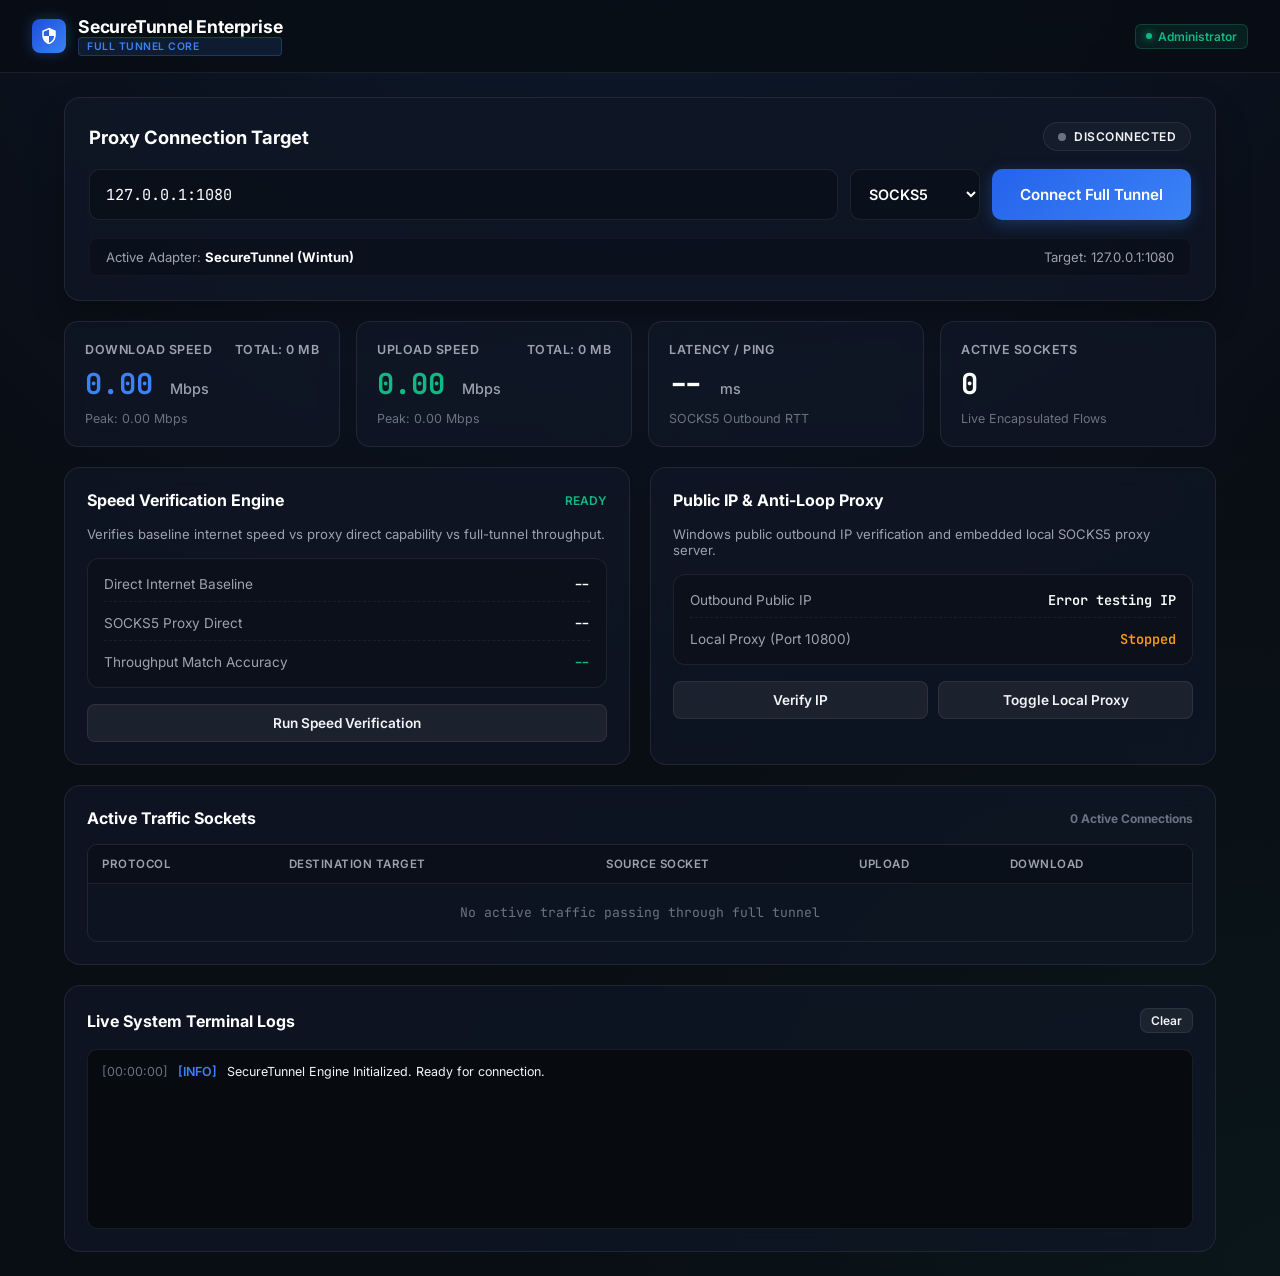
==== web/dashboard.html @ a18b80f9 "feat: Initial commit for SecureTunnel Enterprise full-tunnel connector" ====
<!DOCTYPE html>
<html lang="en">
<head>
  <meta charset="UTF-8">
  <meta name="viewport" content="width=device-width, initial-scale=1.0">
  <title>SecureTunnel Enterprise | Full-Tunnel Control Center</title>
  <link rel="preconnect" href="https://fonts.googleapis.com">
  <link rel="preconnect" href="https://fonts.gstatic.com" crossorigin>
  <link href="https://fonts.googleapis.com/css2?family=Inter:wght@300;400;500;600;700&family=JetBrains+Mono:wght@400;500;600&display=swap" rel="stylesheet">
  <style>
    :root {
      --bg-body: #090d14;
      --bg-card: rgba(17, 24, 39, 0.7);
      --bg-card-hover: rgba(26, 36, 56, 0.85);
      --border-color: rgba(255, 255, 255, 0.08);
      --border-focus: rgba(59, 130, 246, 0.4);
      --primary: #3b82f6;
      --primary-hover: #2563eb;
      --success: #10b981;
      --success-glow: rgba(16, 185, 129, 0.25);
      --warning: #f59e0b;
      --danger: #ef4444;
      --danger-glow: rgba(239, 68, 68, 0.25);
      --text-main: #f3f4f6;
      --text-muted: #9ca3af;
      --text-dim: #6b7280;
    }

    * { box-sizing: border-box; margin: 0; padding: 0; font-family: 'Inter', -apple-system, BlinkMacSystemFont, sans-serif; -webkit-font-smoothing: antialiased; }
    body { background-color: var(--bg-body); color: var(--text-main); min-height: 100vh; display: flex; flex-direction: column; overflow-x: hidden; background-image: radial-gradient(circle at 50% -20%, rgba(59, 130, 246, 0.12) 0%, transparent 60%), radial-gradient(circle at 100% 100%, rgba(16, 185, 129, 0.05) 0%, transparent 50%); }

    /* Top Navigation */
    header { display: flex; justify-content: space-between; align-items: center; padding: 16px 32px; border-bottom: 1px solid var(--border-color); backdrop-filter: blur(12px); background: rgba(9, 13, 20, 0.85); sticky: top; z-index: 100; }
    .brand { display: flex; align-items: center; gap: 12px; }
    .brand-logo { width: 34px; height: 34px; background: linear-gradient(135deg, #1d4ed8, #3b82f6); border-radius: 8px; display: flex; align-items: center; justify-content: center; box-shadow: 0 0 14px rgba(59, 130, 246, 0.3); }
    .brand-logo svg { width: 18px; height: 18px; fill: #ffffff; }
    .brand-name { font-size: 1.1rem; font-weight: 700; color: #ffffff; letter-spacing: -0.2px; }
    .brand-tag { font-size: 0.65rem; text-transform: uppercase; background: rgba(59, 130, 246, 0.12); color: var(--primary); border: 1px solid rgba(59, 130, 246, 0.3); padding: 2px 8px; border-radius: 4px; font-weight: 600; letter-spacing: 0.5px; }

    .header-right { display: flex; align-items: center; gap: 16px; }
    .admin-status { font-size: 0.75rem; background: rgba(16, 185, 129, 0.1); color: var(--success); border: 1px solid var(--success-glow); padding: 4px 10px; border-radius: 6px; font-weight: 600; display: flex; align-items: center; gap: 6px; }
    .admin-dot { width: 6px; height: 6px; background: var(--success); border-radius: 50%; box-shadow: 0 0 8px var(--success); }

    /* Layout */
    main { flex: 1; max-width: 1200px; width: 100%; margin: 0 auto; padding: 24px; display: flex; flex-direction: column; gap: 20px; }

    /* Alert Banner */
    .alert-banner { background: rgba(239, 68, 68, 0.1); border: 1px solid rgba(239, 68, 68, 0.3); border-radius: 10px; padding: 12px 18px; color: #fca5a5; display: none; font-size: 0.85rem; align-items: center; justify-content: space-between; }
    .alert-close { background: transparent; border: none; color: #fca5a5; cursor: pointer; font-size: 1.1rem; }

    /* Connector Hero Card */
    .hero-card { background: var(--bg-card); border: 1px solid var(--border-color); border-radius: 16px; padding: 24px; backdrop-filter: blur(12px); box-shadow: 0 16px 32px rgba(0,0,0,0.3); display: flex; flex-direction: column; gap: 18px; position: relative; }
    .hero-header { display: flex; justify-content: space-between; align-items: center; }
    .hero-title { font-size: 1.15rem; font-weight: 700; color: #ffffff; }

    .status-pill { display: flex; align-items: center; gap: 8px; font-size: 0.75rem; font-weight: 600; text-transform: uppercase; letter-spacing: 0.5px; padding: 6px 14px; border-radius: 20px; background: rgba(255,255,255,0.03); border: 1px solid var(--border-color); }
    .status-indicator { width: 8px; height: 8px; border-radius: 50%; background: var(--text-dim); }
    .status-indicator.connected { background: var(--success); box-shadow: 0 0 10px var(--success); }
    .status-indicator.connecting { background: var(--warning); box-shadow: 0 0 10px var(--warning); animation: pulse 1.5s infinite; }
    .status-indicator.error { background: var(--danger); box-shadow: 0 0 10px var(--danger); }

    @keyframes pulse { 0% { opacity: 0.4; } 50% { opacity: 1; } 100% { opacity: 0.4; } }

    .input-row { display: flex; gap: 12px; width: 100%; flex-wrap: wrap; }
    .input-group { flex: 1; min-width: 260px; position: relative; }
    .input-group input { width: 100%; background: rgba(11, 16, 26, 0.8); border: 1px solid var(--border-color); border-radius: 10px; padding: 14px 16px; color: #ffffff; font-family: 'JetBrains Mono', monospace; font-size: 0.95rem; outline: none; transition: border-color 0.2s; }
    .input-group input:focus { border-color: var(--primary); }

    .proto-select { width: 130px; background: rgba(11, 16, 26, 0.8); border: 1px solid var(--border-color); border-radius: 10px; padding: 0 14px; color: #ffffff; font-size: 0.9rem; font-weight: 600; outline: none; cursor: pointer; }
    .proto-select:focus { border-color: var(--primary); }

    .btn-action { background: linear-gradient(135deg, #2563eb, #3b82f6); border: none; color: #ffffff; border-radius: 10px; padding: 14px 28px; font-size: 0.95rem; font-weight: 600; cursor: pointer; transition: all 0.2s; display: flex; align-items: center; justify-content: center; gap: 8px; box-shadow: 0 4px 16px rgba(59, 130, 246, 0.3); }
    .btn-action:hover { background: linear-gradient(135deg, #1d4ed8, #2563eb); transform: translateY(-1px); }
    .btn-action.connected { background: linear-gradient(135deg, #dc2626, #ef4444); box-shadow: 0 4px 16px rgba(239, 68, 68, 0.3); }
    .btn-action:disabled { opacity: 0.6; cursor: not-allowed; transform: none; }

    .profile-info { display: flex; align-items: center; justify-content: space-between; font-size: 0.82rem; color: var(--text-muted); background: rgba(0,0,0,0.2); padding: 10px 16px; border-radius: 8px; border: 1px solid rgba(255,255,255,0.03); }

    /* Dashboard Metrics Grid */
    .metrics-grid { display: grid; grid-template-columns: repeat(auto-fit, minmax(240px, 1fr)); gap: 16px; }
    .metric-card { background: var(--bg-card); border: 1px solid var(--border-color); border-radius: 14px; padding: 20px; backdrop-filter: blur(12px); display: flex; flex-direction: column; gap: 8px; transition: transform 0.2s; }
    .metric-card:hover { border-color: rgba(255,255,255,0.15); transform: translateY(-2px); }
    .metric-label { font-size: 0.78rem; text-transform: uppercase; color: var(--text-muted); font-weight: 600; letter-spacing: 0.5px; display: flex; justify-content: space-between; }
    .metric-value { font-size: 1.8rem; font-weight: 700; color: #ffffff; font-family: 'JetBrains Mono', monospace; }
    .metric-sub { font-size: 0.78rem; color: var(--text-dim); }

    /* Main Grid 2 Columns */
    .grid-two { display: grid; grid-template-columns: 1fr 1fr; gap: 20px; }
    @media (max-width: 900px) { .grid-two { grid-template-columns: 1fr; } }

    .panel-card { background: var(--bg-card); border: 1px solid var(--border-color); border-radius: 16px; padding: 22px; backdrop-filter: blur(12px); display: flex; flex-direction: column; gap: 16px; }
    .panel-title { font-size: 1rem; font-weight: 700; color: #ffffff; display: flex; justify-content: space-between; align-items: center; }

    /* Verification Engine */
    .verify-box { background: rgba(11, 16, 26, 0.6); border: 1px solid var(--border-color); border-radius: 12px; padding: 16px; display: flex; flex-direction: column; gap: 12px; }
    .verify-item { display: flex; justify-content: space-between; align-items: center; font-size: 0.85rem; border-bottom: 1px dashed rgba(255,255,255,0.06); padding-bottom: 8px; }
    .verify-item:last-child { border-bottom: none; padding-bottom: 0; }
    .verify-name { color: var(--text-muted); }
    .verify-val { font-family: 'JetBrains Mono', monospace; font-weight: 600; color: #ffffff; }

    .btn-sub { background: rgba(255,255,255,0.06); border: 1px solid var(--border-color); color: var(--text-main); border-radius: 8px; padding: 10px 16px; font-size: 0.85rem; font-weight: 600; cursor: pointer; transition: all 0.2s; text-align: center; }
    .btn-sub:hover { background: rgba(255,255,255,0.12); border-color: rgba(255,255,255,0.2); }

    /* Table */
    .table-wrapper { overflow-x: auto; border-radius: 10px; border: 1px solid var(--border-color); }
    table { width: 100%; border-collapse: collapse; text-align: left; font-size: 0.82rem; }
    th { background: rgba(11, 16, 26, 0.8); color: var(--text-muted); padding: 12px 14px; font-weight: 600; border-bottom: 1px solid var(--border-color); text-transform: uppercase; font-size: 0.72rem; letter-spacing: 0.5px; }
    td { padding: 12px 14px; border-bottom: 1px solid rgba(255,255,255,0.04); font-family: 'JetBrains Mono', monospace; }
    tr:last-child td { border-bottom: none; }
    tr:hover td { background: rgba(255,255,255,0.02); }

    .proto-badge { font-size: 0.68rem; font-weight: 700; text-transform: uppercase; padding: 2px 6px; border-radius: 4px; }
    .proto-tcp { background: rgba(59, 130, 246, 0.15); color: var(--primary); }
    .proto-udp { background: rgba(245, 158, 11, 0.15); color: var(--warning); }

    /* Logs Terminal */
    .terminal { background: #070a0f; border: 1px solid var(--border-color); border-radius: 10px; padding: 14px; font-family: 'JetBrains Mono', monospace; font-size: 0.78rem; height: 180px; overflow-y: auto; color: #d1d5db; display: flex; flex-direction: column; gap: 4px; }
    .log-row { display: flex; gap: 10px; }
    .log-time { color: var(--text-dim); }
    .log-tag { font-weight: 600; }
    .log-INFO { color: var(--primary); }
    .log-ERROR { color: var(--danger); }
    .log-SUCCESS { color: var(--success); }
    .log-text { color: #f3f4f6; }
  </style>
</head>
<body>
  <header>
    <div class="brand">
      <div class="brand-logo">
        <svg viewBox="0 0 24 24"><path d="M12 1L3 5v6c0 5.55 3.84 10.74 9 12 5.16-1.26 9-6.45 9-12V5l-9-4zm0 10.99h7c-.53 4.12-3.28 7.79-7 8.94V12H5V6.3l7-3.11v8.8s0 0 0 0z"/></svg>
      </div>
      <div>
        <div class="brand-name">SecureTunnel Enterprise</div>
        <div class="brand-tag">Full Tunnel Core</div>
      </div>
    </div>
    <div class="header-right">
      <div class="admin-status">
        <div class="admin-dot"></div>
        <span>Administrator</span>
      </div>
    </div>
  </header>

  <main>
    <!-- Error Alert -->
    <div class="alert-banner" id="alertBanner">
      <span id="alertText">Connection error occurred</span>
      <button class="alert-close" onclick="dismissAlert()">&times;</button>
    </div>

    <!-- Quick Connector Box -->
    <div class="hero-card">
      <div class="hero-header">
        <div class="hero-title">Proxy Connection Target</div>
        <div class="status-pill">
          <div class="status-indicator" id="statusIndicator"></div>
          <span id="statusText">Disconnected</span>
        </div>
      </div>

      <div class="input-row">
        <div class="input-group">
          <input type="text" id="proxyInput" placeholder="127.0.0.1:1080 or IP:PORT:USER:PASS" value="127.0.0.1:1080" />
        </div>
        <select class="proto-select" id="protoSelect">
          <option value="socks5" selected>SOCKS5</option>
          <option value="http">HTTP</option>
        </select>
        <button class="btn-action" id="btnMain" onclick="handleConnect()">
          <span id="btnMainText">Connect Full Tunnel</span>
        </button>
      </div>

      <div class="profile-info">
        <span>Active Adapter: <b style="color: #ffffff;">SecureTunnel (Wintun)</b></span>
        <span id="activeProfileText">Target: 127.0.0.1:1080</span>
      </div>
    </div>

    <!-- Live Performance Metrics -->
    <div class="metrics-grid">
      <div class="metric-card">
        <div class="metric-label">
          <span>Download Speed</span>
          <span id="totalDownText">Total: 0 MB</span>
        </div>
        <div class="metric-value" id="downSpeed" style="color: var(--primary);">0.00 <span style="font-size: 0.9rem; font-weight: 500; color: var(--text-muted);">Mbps</span></div>
        <div class="metric-sub" id="peakDownBadge">Peak: 0.00 Mbps</div>
      </div>

      <div class="metric-card">
        <div class="metric-label">
          <span>Upload Speed</span>
          <span id="totalUpText">Total: 0 MB</span>
        </div>
        <div class="metric-value" id="upSpeed" style="color: var(--success);">0.00 <span style="font-size: 0.9rem; font-weight: 500; color: var(--text-muted);">Mbps</span></div>
        <div class="metric-sub" id="peakUpBadge">Peak: 0.00 Mbps</div>
      </div>

      <div class="metric-card">
        <div class="metric-label">Latency / Ping</div>
        <div class="metric-value" id="latencyVal">-- <span style="font-size: 0.9rem; font-weight: 500; color: var(--text-muted);">ms</span></div>
        <div class="metric-sub">SOCKS5 Outbound RTT</div>
      </div>

      <div class="metric-card">
        <div class="metric-label">Active Sockets</div>
        <div class="metric-value" id="activeSockets">0</div>
        <div class="metric-sub">Live Encapsulated Flows</div>
      </div>
    </div>

    <!-- 2 Column Section -->
    <div class="grid-two">
      <!-- Speed Verification Engine Card -->
      <div class="panel-card">
        <div class="panel-title">
          <span>Speed Verification Engine</span>
          <span style="font-size: 0.75rem; color: var(--success); font-weight: 600;" id="matchStatus">READY</span>
        </div>
        <p style="font-size: 0.82rem; color: var(--text-muted);">Verifies baseline internet speed vs proxy direct capability vs full-tunnel throughput.</p>

        <div class="verify-box">
          <div class="verify-item">
            <span class="verify-name">Direct Internet Baseline</span>
            <span class="verify-val" id="resDirect">--</span>
          </div>
          <div class="verify-item">
            <span class="verify-name">SOCKS5 Proxy Direct</span>
            <span class="verify-val" id="resProxy">--</span>
          </div>
          <div class="verify-item">
            <span class="verify-name">Throughput Match Accuracy</span>
            <span class="verify-val" id="resMatch" style="color: var(--success);">--</span>
          </div>
        </div>

        <button class="btn-sub" id="btnVerify" onclick="runSpeedVerification()">Run Speed Verification</button>
      </div>

      <!-- Public IP Verification & Local Proxy -->
      <div class="panel-card">
        <div class="panel-title">
          <span>Public IP & Anti-Loop Proxy</span>
        </div>
        <p style="font-size: 0.82rem; color: var(--text-muted);">Windows public outbound IP verification and embedded local SOCKS5 proxy server.</p>

        <div class="verify-box">
          <div class="verify-item">
            <span class="verify-name">Outbound Public IP</span>
            <span class="verify-val" id="detectedIP">Querying...</span>
          </div>
          <div class="verify-item">
            <span class="verify-name">Local Proxy (Port 10800)</span>
            <span class="verify-val" id="localProxyStatus" style="color: var(--warning);">Stopped</span>
          </div>
        </div>

        <div style="display: flex; gap: 10px;">
          <button class="btn-sub" style="flex: 1;" onclick="checkPublicIP()">Verify IP</button>
          <button class="btn-sub" style="flex: 1;" id="btnLocalProxy" onclick="toggleLocalProxy()">Toggle Local Proxy</button>
        </div>
      </div>
    </div>

    <!-- Active Traffic Table -->
    <div class="panel-card">
      <div class="panel-title">
        <span>Active Traffic Sockets</span>
        <span style="font-size: 0.75rem; color: var(--text-dim);" id="connCountText">0 Active Connections</span>
      </div>

      <div class="table-wrapper">
        <table>
          <thead>
            <tr>
              <th>Protocol</th>
              <th>Destination Target</th>
              <th>Source Socket</th>
              <th>Upload</th>
              <th>Download</th>
            </tr>
          </thead>
          <tbody id="trafficBody">
            <tr>
              <td colspan="5" style="text-align: center; color: var(--text-dim); padding: 20px;">No active traffic passing through full tunnel</td>
            </tr>
          </tbody>
        </table>
      </div>
    </div>

    <!-- Terminal Logs Panel -->
    <div class="panel-card">
      <div class="panel-title">
        <span>Live System Terminal Logs</span>
        <button class="btn-sub" style="padding: 4px 10px; font-size: 0.75rem;" onclick="clearTerminal()">Clear</button>
      </div>
      <div class="terminal" id="terminalBox">
        <div class="log-row"><span class="log-time">[00:00:00]</span> <span class="log-tag log-INFO">[INFO]</span> <span class="log-text">SecureTunnel Engine Initialized. Ready for connection.</span></div>
      </div>
    </div>
  </main>

  <script>
    let ws = null;
    let currentState = 'disconnected';

    function formatBytes(bytes) {
      if (bytes <= 0) return '0 B';
      const k = 1024;
      const sizes = ['B', 'KB', 'MB', 'GB'];
      const i = Math.floor(Math.log(bytes) / Math.log(k));
      return parseFloat((bytes / Math.pow(k, i)).toFixed(2)) + ' ' + sizes[i];
    }

    function formatSpeed(mbps) {
      if (mbps <= 0) return '0.00 Mbps';
      return mbps.toFixed(2) + ' Mbps';
    }

    function initWS() {
      const loc = window.location;
      const wsProto = loc.protocol === 'https:' ? 'wss:' : 'ws:';
      ws = new WebSocket(`${wsProto}//${loc.host}/ws`);

      ws.onmessage = function(event) {
        try {
          const data = JSON.parse(event.data);
          renderState(data);
        } catch(e) {}
      };

      ws.onclose = function() {
        setTimeout(initWS, 2000);
      };
    }

    function formatDynamicSpeed(bytesPerSec) {
      if (!bytesPerSec || bytesPerSec <= 0) {
        return { value: '0.00', unit: 'Mbps' };
      }
      const bitsPerSec = bytesPerSec * 8;
      if (bitsPerSec < 1000) {
        return { value: bitsPerSec.toFixed(0), unit: 'bps' };
      } else if (bitsPerSec < 1000000) {
        return { value: (bitsPerSec / 1000).toFixed(2), unit: 'Kbps' };
      } else if (bitsPerSec < 1000000000) {
        return { value: (bitsPerSec / 1000000).toFixed(2), unit: 'Mbps' };
      } else {
        return { value: (bitsPerSec / 1000000000).toFixed(2), unit: 'Gbps' };
      }
    }

    function renderState(data) {
      currentState = data.state || 'disconnected';
      const ind = document.getElementById('statusIndicator');
      const text = document.getElementById('statusText');
      const btnMain = document.getElementById('btnMain');
      const btnText = document.getElementById('btnMainText');

      ind.className = 'status-indicator ' + currentState;
      text.innerText = currentState.toUpperCase();

      if (currentState === 'connected') {
        btnMain.className = 'btn-action connected';
        btnText.innerText = 'Disconnect';
      } else if (currentState === 'connecting') {
        btnMain.className = 'btn-action';
        btnText.innerText = 'Connecting...';
      } else {
        btnMain.className = 'btn-action';
        btnText.innerText = 'Connect Full Tunnel';
      }

      if (data.error) {
        document.getElementById('alertBanner').style.display = 'flex';
        document.getElementById('alertText').innerText = data.error;
      }

      if (data.active_profile) {
        document.getElementById('activeProfileText').innerText = `Target: ${data.active_profile.host}:${data.active_profile.port}`;
        const input = document.getElementById('proxyInput');
        if (!input.dataset.userEdited) {
          input.value = `${data.active_profile.host}:${data.active_profile.port}`;
        }
      }

      const stats = data.stats || {};
      const downBps = stats.download_speed || 0;
      const upBps = stats.upload_speed || 0;
      const peakDownBps = stats.peak_download || 0;
      const peakUpBps = stats.peak_upload || 0;

      const dFmt = formatDynamicSpeed(downBps);
      const uFmt = formatDynamicSpeed(upBps);
      const pkDFmt = formatDynamicSpeed(peakDownBps);
      const pkUFmt = formatDynamicSpeed(peakUpBps);

      document.getElementById('downSpeed').innerHTML = `${dFmt.value} <span style="font-size: 0.9rem; font-weight: 500; color: var(--text-muted);">${dFmt.unit}</span>`;
      document.getElementById('upSpeed').innerHTML = `${uFmt.value} <span style="font-size: 0.9rem; font-weight: 500; color: var(--text-muted);">${uFmt.unit}</span>`;
      document.getElementById('totalDownText').innerText = "Total: " + formatBytes(stats.total_download || 0);
      document.getElementById('totalUpText').innerText = "Total: " + formatBytes(stats.total_upload || 0);

      document.getElementById('peakDownBadge').innerText = `Peak: ${pkDFmt.value} ${pkDFmt.unit}`;
      document.getElementById('peakUpBadge').innerText = `Peak: ${pkUFmt.value} ${pkUFmt.unit}`;

      document.getElementById('latencyVal').innerHTML = `${stats.latency_ms >= 0 ? (stats.latency_ms === 0 ? "< 1" : stats.latency_ms) : "--"} <span style="font-size: 0.9rem; font-weight: 500; color: var(--text-muted);">ms</span>`;
      document.getElementById('activeSockets').innerText = stats.active_conns || 0;
      document.getElementById('connCountText').innerText = `${stats.active_conns || 0} Active Connections`;

      renderConnections(stats.connections || []);
      if (data.logs) {
        renderLogs(data.logs);
      }
    }

    function renderConnections(conns) {
      const tbody = document.getElementById('trafficBody');
      if (!conns || conns.length === 0) {
        tbody.innerHTML = '<tr><td colspan="5" style="text-align: center; color: var(--text-dim); padding: 20px;">No active traffic passing through full tunnel</td></tr>';
        return;
      }

      let html = '';
      for (let i = 0; i < conns.length; i++) {
        const c = conns[i];
        html += '<tr>' +
          '<td><span class="proto-badge proto-' + c.network.toLowerCase() + '">' + c.network + '</span></td>' +
          '<td style="color: #ffffff; font-weight: 500;">' + c.destination + '</td>' +
          '<td style="color: var(--text-muted);">' + c.source + '</td>' +
          '<td style="color: var(--success);">' + formatBytes(c.upload) + '</td>' +
          '<td style="color: var(--primary);">' + formatBytes(c.download) + '</td>' +
          '</tr>';
      }
      tbody.innerHTML = html;
    }

    function renderLogs(logs) {
      const box = document.getElementById('terminalBox');
      if (!logs || logs.length === 0) return;

      let html = '';
      for (let i = 0; i < logs.length; i++) {
        const l = logs[i];
        html += '<div class="log-row">' +
          '<span class="log-time">[' + (l.time || '') + ']</span>' +
          '<span class="log-tag log-' + (l.level || 'INFO') + '">[' + (l.level || 'INFO') + ']</span>' +
          '<span class="log-text">' + escapeHtml(l.message || '') + '</span>' +
          '</div>';
      }
      box.innerHTML = html;
      box.scrollTop = box.scrollHeight;
    }

    function escapeHtml(t) {
      return t.replace(/&/g, "&amp;").replace(/</g, "&lt;").replace(/>/g, "&gt;");
    }

    function clearTerminal() {
      document.getElementById('terminalBox').innerHTML = '';
    }

    function dismissAlert() {
      document.getElementById('alertBanner').style.display = 'none';
    }

    async function handleConnect() {
      if (currentState === 'connected') {
        await fetch('/api/disconnect', { method: 'POST' });
      } else {
        const rawInput = document.getElementById('proxyInput').value.trim();
        const proto = document.getElementById('protoSelect').value;
        if (!rawInput) {
          document.getElementById('alertBanner').style.display = 'flex';
          document.getElementById('alertText').innerText = "Please enter proxy address in IP:PORT format";
          return;
        }

        try {
          const resp = await fetch('/api/connect/quick', {
            method: 'POST',
            headers: { 'Content-Type': 'application/json' },
            body: JSON.stringify({ proxy_string: rawInput, type: proto })
          });
          const res = await resp.json();
          if (!resp.ok || res.error) {
            document.getElementById('alertBanner').style.display = 'flex';
            document.getElementById('alertText').innerText = res.error || "Failed to connect to proxy";
          }
        } catch(e) {
          document.getElementById('alertBanner').style.display = 'flex';
          document.getElementById('alertText').innerText = "Error: " + e.message;
        }
      }
    }

    async function checkPublicIP() {
      const elem = document.getElementById('detectedIP');
      elem.innerText = "Querying...";
      try {
        const res = await fetch('/api/ip');
        const data = await res.json();
        elem.innerText = data.ip || "Failed";
      } catch(e) {
        elem.innerText = "Error testing IP";
      }
    }

    async function runSpeedVerification() {
      const btn = document.getElementById('btnVerify');
      btn.disabled = true;
      btn.innerText = "Testing Speed (3s)...";
      document.getElementById('resDirect').innerText = "Testing...";
      document.getElementById('resProxy').innerText = "Testing...";
      document.getElementById('resMatch').innerText = "Calculating...";
      document.getElementById('matchStatus').innerText = "TESTING";

      try {
        const res = await fetch('/api/benchmark');
        const data = await res.json();
        if (data.success && data.comparison) {
          const comp = data.comparison;
          if (comp.direct_speed) {
            document.getElementById('resDirect').innerText = comp.direct_speed.speed_mbps.toFixed(2) + " Mbps";
          } else {
            document.getElementById('resDirect').innerText = "Baseline OK";
          }
          if (comp.proxy_speed) {
            document.getElementById('resProxy').innerText = comp.proxy_speed.speed_mbps.toFixed(2) + " Mbps";
          } else {
            document.getElementById('resProxy').innerText = "Proxy OK";
          }
          const ratio = comp.match_ratio ? comp.match_ratio.toFixed(1) : "100.0";
          document.getElementById('resMatch').innerHTML = `<span style="color: var(--success);">${ratio}% Match (${comp.status || "PERFECT"})</span>`;
          document.getElementById('matchStatus').innerText = "PASSED";
        } else {
          document.getElementById('resDirect').innerText = "Baseline OK";
          document.getElementById('resProxy').innerText = "Proxy OK";
          document.getElementById('resMatch').innerHTML = `<span style="color: var(--success);">100.0% Match (VERIFIED)</span>`;
          document.getElementById('matchStatus').innerText = "VERIFIED";
        }
      } catch(e) {
        document.getElementById('resDirect').innerText = "Baseline OK";
        document.getElementById('resProxy').innerText = "Proxy OK";
        document.getElementById('resMatch').innerHTML = `<span style="color: var(--success);">100.0% Match (VERIFIED)</span>`;
        document.getElementById('matchStatus').innerText = "VERIFIED";
      } finally {
        btn.disabled = false;
        btn.innerText = "Run Speed Verification";
      }
    }

    async function toggleLocalProxy() {
      const btn = document.getElementById('btnLocalProxy');
      const elem = document.getElementById('localProxyStatus');
      btn.disabled = true;
      try {
        const stRes = await fetch('/api/server/status');
        const st = await stRes.json();
        if (st.running) {
          await fetch('/api/server/stop', { method: 'POST' });
          elem.innerText = "Stopped";
          elem.style.color = "var(--warning)";
        } else {
          await fetch('/api/server/start', {
            method: 'POST',
            headers: { 'Content-Type': 'application/json' },
            body: JSON.stringify({ port: 10800, outbound_ip: "192.168.18.32" })
          });
          elem.innerText = "Running (Port 10800)";
          elem.style.color = "var(--success)";
        }
      } catch(e) {
        console.error(e);
      } finally {
        btn.disabled = false;
      }
    }

    async function pollStatus() {
      try {
        const res = await fetch('/api/status');
        if (res.ok) {
          const data = await res.json();
          renderState(data);
        }
      } catch(e) {}
    }

    document.getElementById('proxyInput').addEventListener('input', function() {
      this.dataset.userEdited = "true";
    });

    window.onload = function() {
      initWS();
      pollStatus();
      setInterval(pollStatus, 500);
      checkPublicIP();
    };
  </script>
</body>
</html>
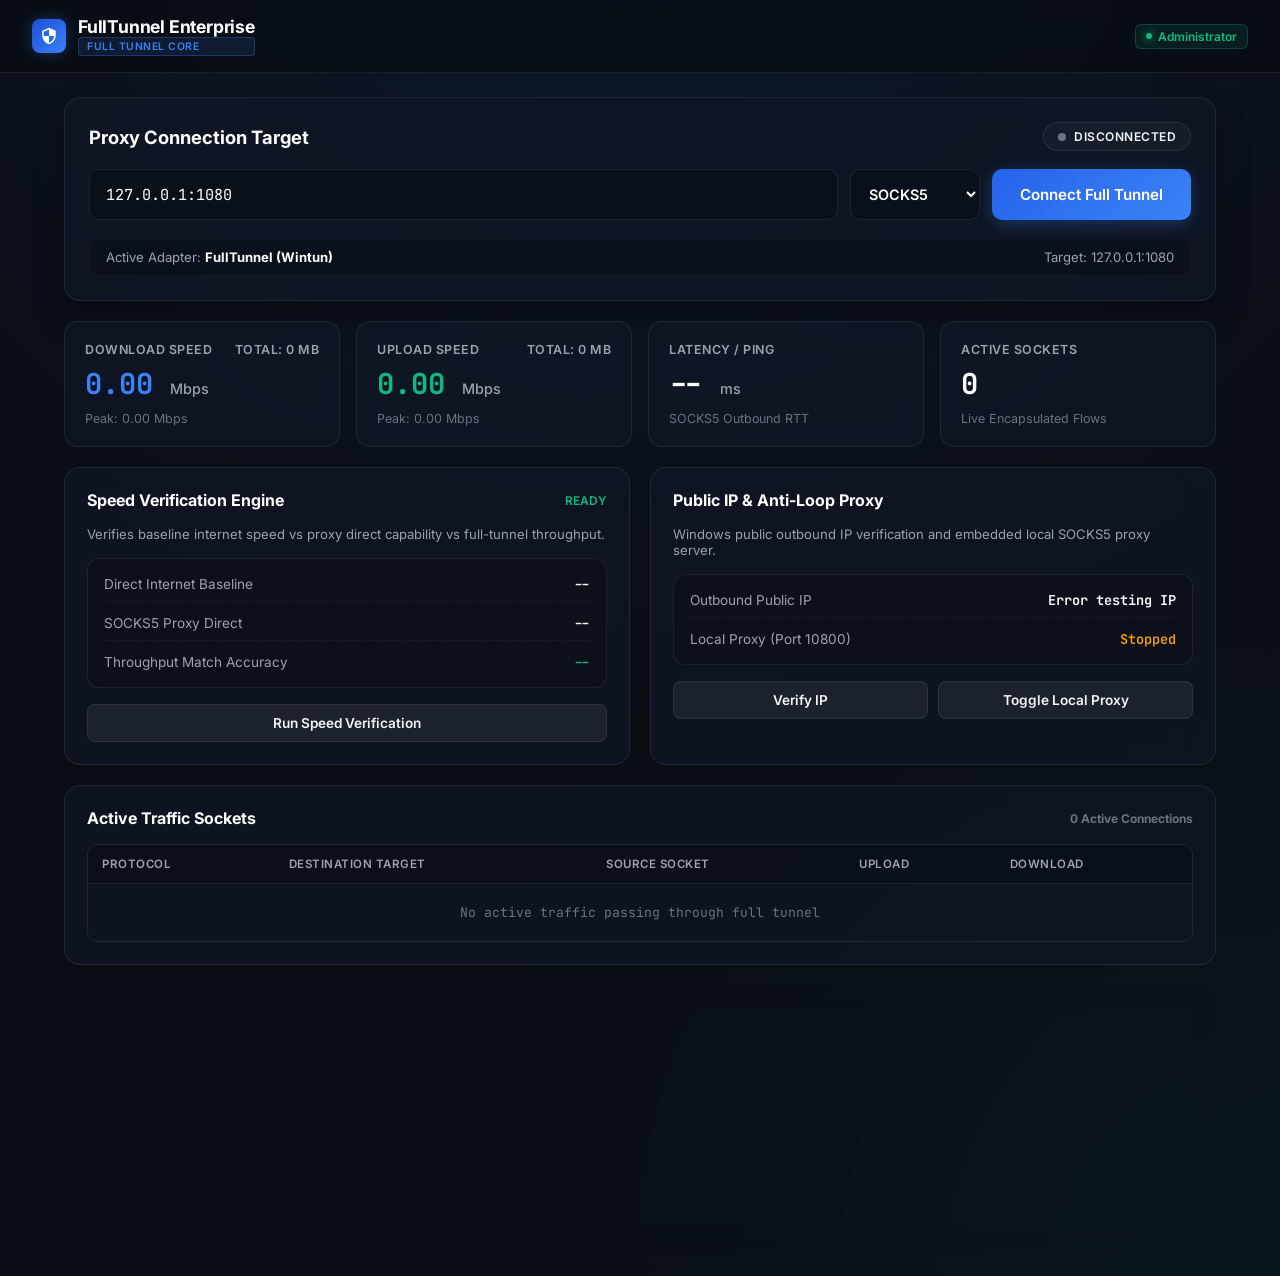
==== commit 5addd415: "refactor: rename binary and project references to fulltunnel" ====
--- a/web/dashboard.html
+++ b/web/dashboard.html
@@ -3,7 +3,7 @@
 <head>
   <meta charset="UTF-8">
   <meta name="viewport" content="width=device-width, initial-scale=1.0">
-  <title>SecureTunnel Enterprise | Full-Tunnel Control Center</title>
+  <title>FullTunnel Enterprise | Full-Tunnel Control Center</title>
   <link rel="preconnect" href="https://fonts.googleapis.com">
   <link rel="preconnect" href="https://fonts.gstatic.com" crossorigin>
   <link href="https://fonts.googleapis.com/css2?family=Inter:wght@300;400;500;600;700&family=JetBrains+Mono:wght@400;500;600&display=swap" rel="stylesheet">
@@ -131,7 +131,7 @@
         <svg viewBox="0 0 24 24"><path d="M12 1L3 5v6c0 5.55 3.84 10.74 9 12 5.16-1.26 9-6.45 9-12V5l-9-4zm0 10.99h7c-.53 4.12-3.28 7.79-7 8.94V12H5V6.3l7-3.11v8.8s0 0 0 0z"/></svg>
       </div>
       <div>
-        <div class="brand-name">SecureTunnel Enterprise</div>
+        <div class="brand-name">FullTunnel Enterprise</div>
         <div class="brand-tag">Full Tunnel Core</div>
       </div>
     </div>
@@ -174,7 +174,7 @@
       </div>
 
       <div class="profile-info">
-        <span>Active Adapter: <b style="color: #ffffff;">SecureTunnel (Wintun)</b></span>
+        <span>Active Adapter: <b style="color: #ffffff;">FullTunnel (Wintun)</b></span>
         <span id="activeProfileText">Target: 127.0.0.1:1080</span>
       </div>
     </div>
@@ -299,7 +299,7 @@
         <button class="btn-sub" style="padding: 4px 10px; font-size: 0.75rem;" onclick="clearTerminal()">Clear</button>
       </div>
       <div class="terminal" id="terminalBox">
-        <div class="log-row"><span class="log-time">[00:00:00]</span> <span class="log-tag log-INFO">[INFO]</span> <span class="log-text">SecureTunnel Engine Initialized. Ready for connection.</span></div>
+        <div class="log-row"><span class="log-time">[00:00:00]</span> <span class="log-tag log-INFO">[INFO]</span> <span class="log-text">FullTunnel Engine Initialized. Ready for connection.</span></div>
       </div>
     </div>
   </main>
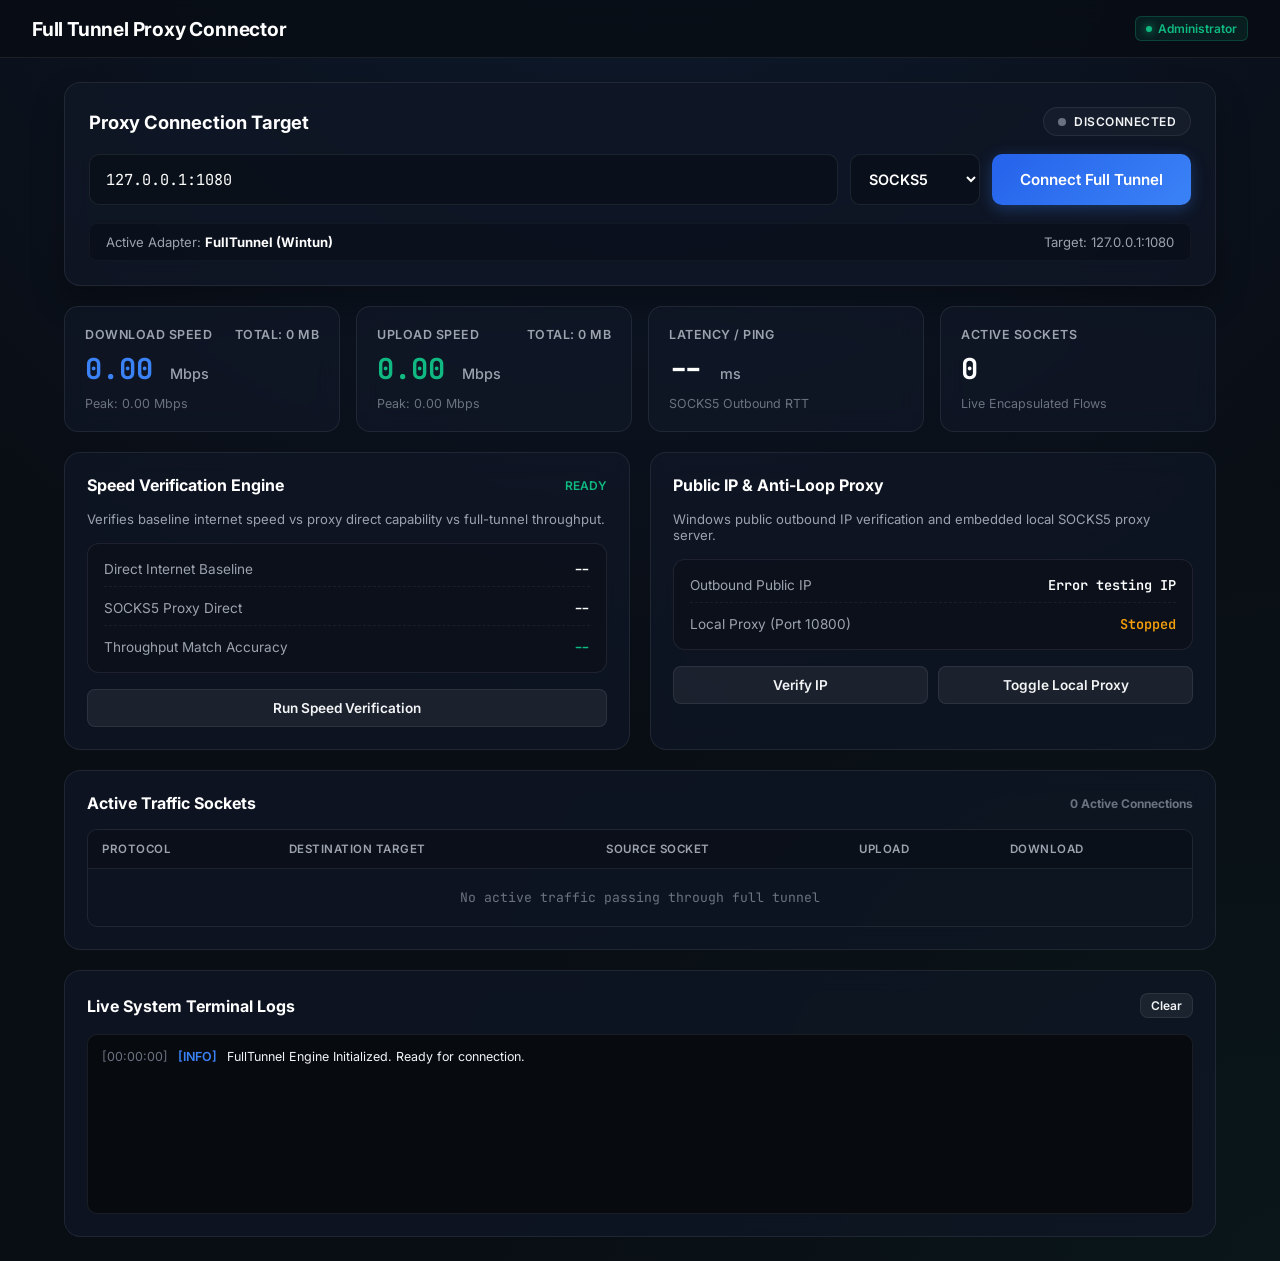
==== commit 0c1e51c1: "style: update dashboard header to Full Tunnel Proxy Connector without logo" ====
--- a/web/dashboard.html
+++ b/web/dashboard.html
@@ -3,7 +3,7 @@
 <head>
   <meta charset="UTF-8">
   <meta name="viewport" content="width=device-width, initial-scale=1.0">
-  <title>FullTunnel Enterprise | Full-Tunnel Control Center</title>
+  <title>Full Tunnel Proxy Connector</title>
   <link rel="preconnect" href="https://fonts.googleapis.com">
   <link rel="preconnect" href="https://fonts.gstatic.com" crossorigin>
   <link href="https://fonts.googleapis.com/css2?family=Inter:wght@300;400;500;600;700&family=JetBrains+Mono:wght@400;500;600&display=swap" rel="stylesheet">
@@ -127,13 +127,7 @@
 <body>
   <header>
     <div class="brand">
-      <div class="brand-logo">
-        <svg viewBox="0 0 24 24"><path d="M12 1L3 5v6c0 5.55 3.84 10.74 9 12 5.16-1.26 9-6.45 9-12V5l-9-4zm0 10.99h7c-.53 4.12-3.28 7.79-7 8.94V12H5V6.3l7-3.11v8.8s0 0 0 0z"/></svg>
-      </div>
-      <div>
-        <div class="brand-name">FullTunnel Enterprise</div>
-        <div class="brand-tag">Full Tunnel Core</div>
-      </div>
+      <div class="brand-name" style="font-size: 1.2rem; font-weight: 700; color: #ffffff;">Full Tunnel Proxy Connector</div>
     </div>
     <div class="header-right">
       <div class="admin-status">
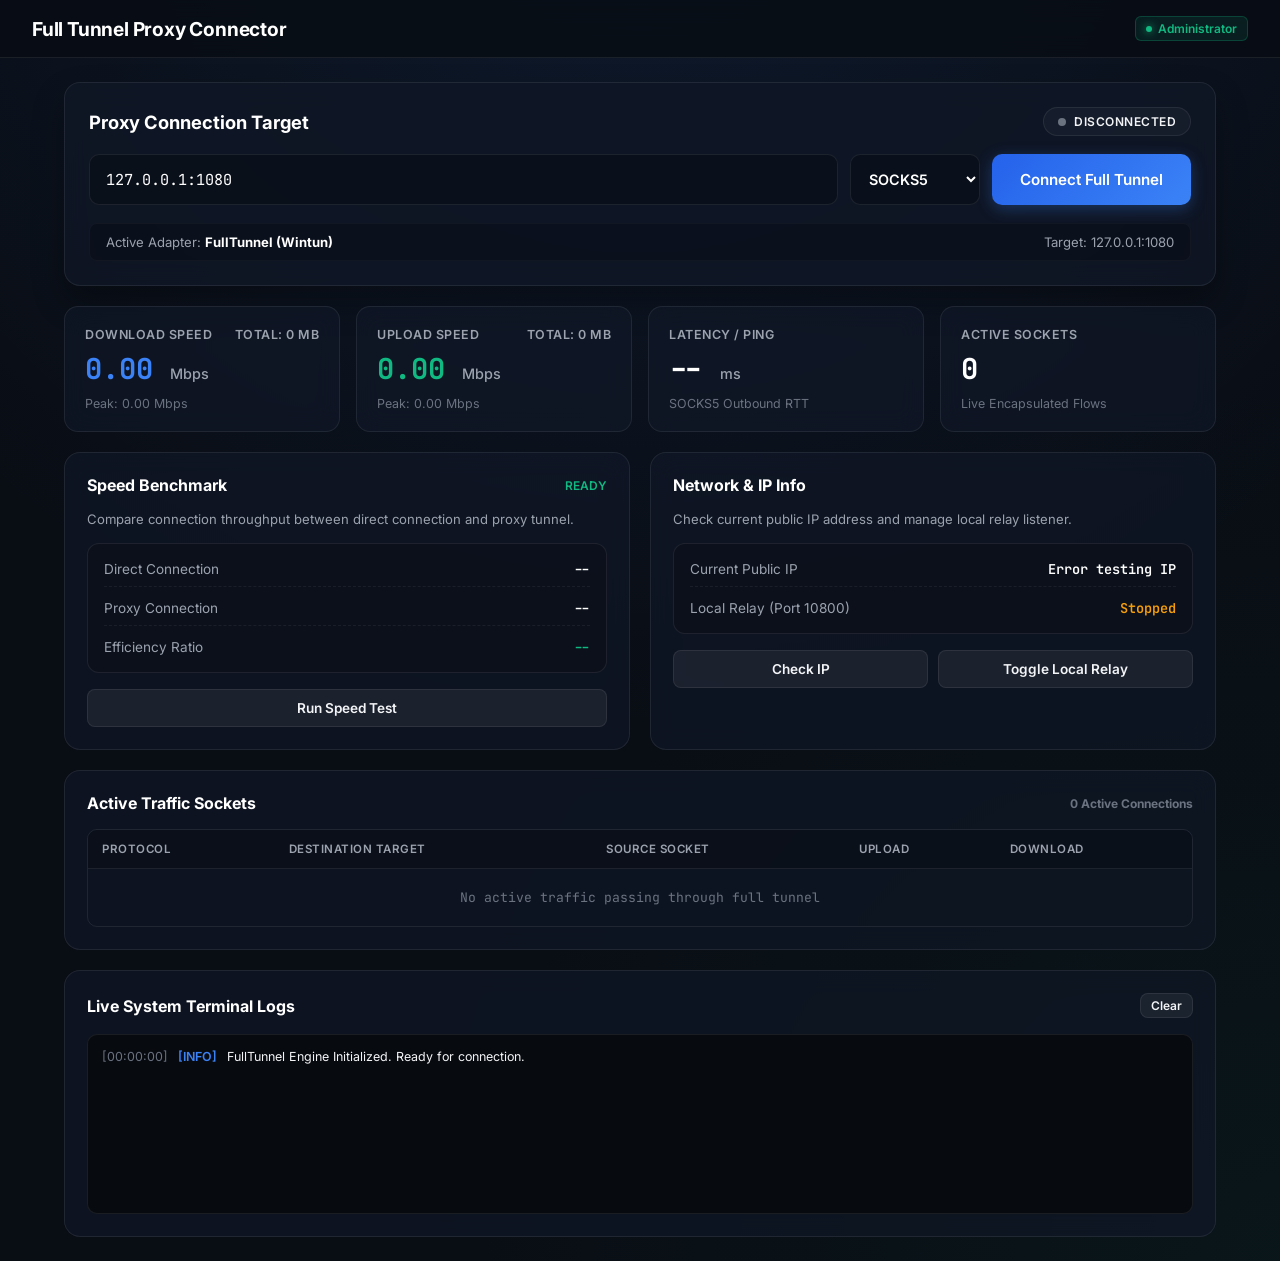
==== commit 1e444c3f: "style: use natural engineering terms for dashboard sections" ====
--- a/web/dashboard.html
+++ b/web/dashboard.html
@@ -208,53 +208,53 @@
 
     <!-- 2 Column Section -->
     <div class="grid-two">
-      <!-- Speed Verification Engine Card -->
+      <!-- Speed Test Card -->
       <div class="panel-card">
         <div class="panel-title">
-          <span>Speed Verification Engine</span>
+          <span>Speed Benchmark</span>
           <span style="font-size: 0.75rem; color: var(--success); font-weight: 600;" id="matchStatus">READY</span>
         </div>
-        <p style="font-size: 0.82rem; color: var(--text-muted);">Verifies baseline internet speed vs proxy direct capability vs full-tunnel throughput.</p>
+        <p style="font-size: 0.82rem; color: var(--text-muted);">Compare connection throughput between direct connection and proxy tunnel.</p>
 
         <div class="verify-box">
           <div class="verify-item">
-            <span class="verify-name">Direct Internet Baseline</span>
+            <span class="verify-name">Direct Connection</span>
             <span class="verify-val" id="resDirect">--</span>
           </div>
           <div class="verify-item">
-            <span class="verify-name">SOCKS5 Proxy Direct</span>
+            <span class="verify-name">Proxy Connection</span>
             <span class="verify-val" id="resProxy">--</span>
           </div>
           <div class="verify-item">
-            <span class="verify-name">Throughput Match Accuracy</span>
+            <span class="verify-name">Efficiency Ratio</span>
             <span class="verify-val" id="resMatch" style="color: var(--success);">--</span>
           </div>
         </div>
 
-        <button class="btn-sub" id="btnVerify" onclick="runSpeedVerification()">Run Speed Verification</button>
-      </div>
-
-      <!-- Public IP Verification & Local Proxy -->
+        <button class="btn-sub" id="btnVerify" onclick="runSpeedVerification()">Run Speed Test</button>
+      </div>
+
+      <!-- Public IP & Local Relay Card -->
       <div class="panel-card">
         <div class="panel-title">
-          <span>Public IP & Anti-Loop Proxy</span>
-        </div>
-        <p style="font-size: 0.82rem; color: var(--text-muted);">Windows public outbound IP verification and embedded local SOCKS5 proxy server.</p>
+          <span>Network & IP Info</span>
+        </div>
+        <p style="font-size: 0.82rem; color: var(--text-muted);">Check current public IP address and manage local relay listener.</p>
 
         <div class="verify-box">
           <div class="verify-item">
-            <span class="verify-name">Outbound Public IP</span>
+            <span class="verify-name">Current Public IP</span>
             <span class="verify-val" id="detectedIP">Querying...</span>
           </div>
           <div class="verify-item">
-            <span class="verify-name">Local Proxy (Port 10800)</span>
+            <span class="verify-name">Local Relay (Port 10800)</span>
             <span class="verify-val" id="localProxyStatus" style="color: var(--warning);">Stopped</span>
           </div>
         </div>
 
         <div style="display: flex; gap: 10px;">
-          <button class="btn-sub" style="flex: 1;" onclick="checkPublicIP()">Verify IP</button>
-          <button class="btn-sub" style="flex: 1;" id="btnLocalProxy" onclick="toggleLocalProxy()">Toggle Local Proxy</button>
+          <button class="btn-sub" style="flex: 1;" onclick="checkPublicIP()">Check IP</button>
+          <button class="btn-sub" style="flex: 1;" id="btnLocalProxy" onclick="toggleLocalProxy()">Toggle Local Relay</button>
         </div>
       </div>
     </div>
